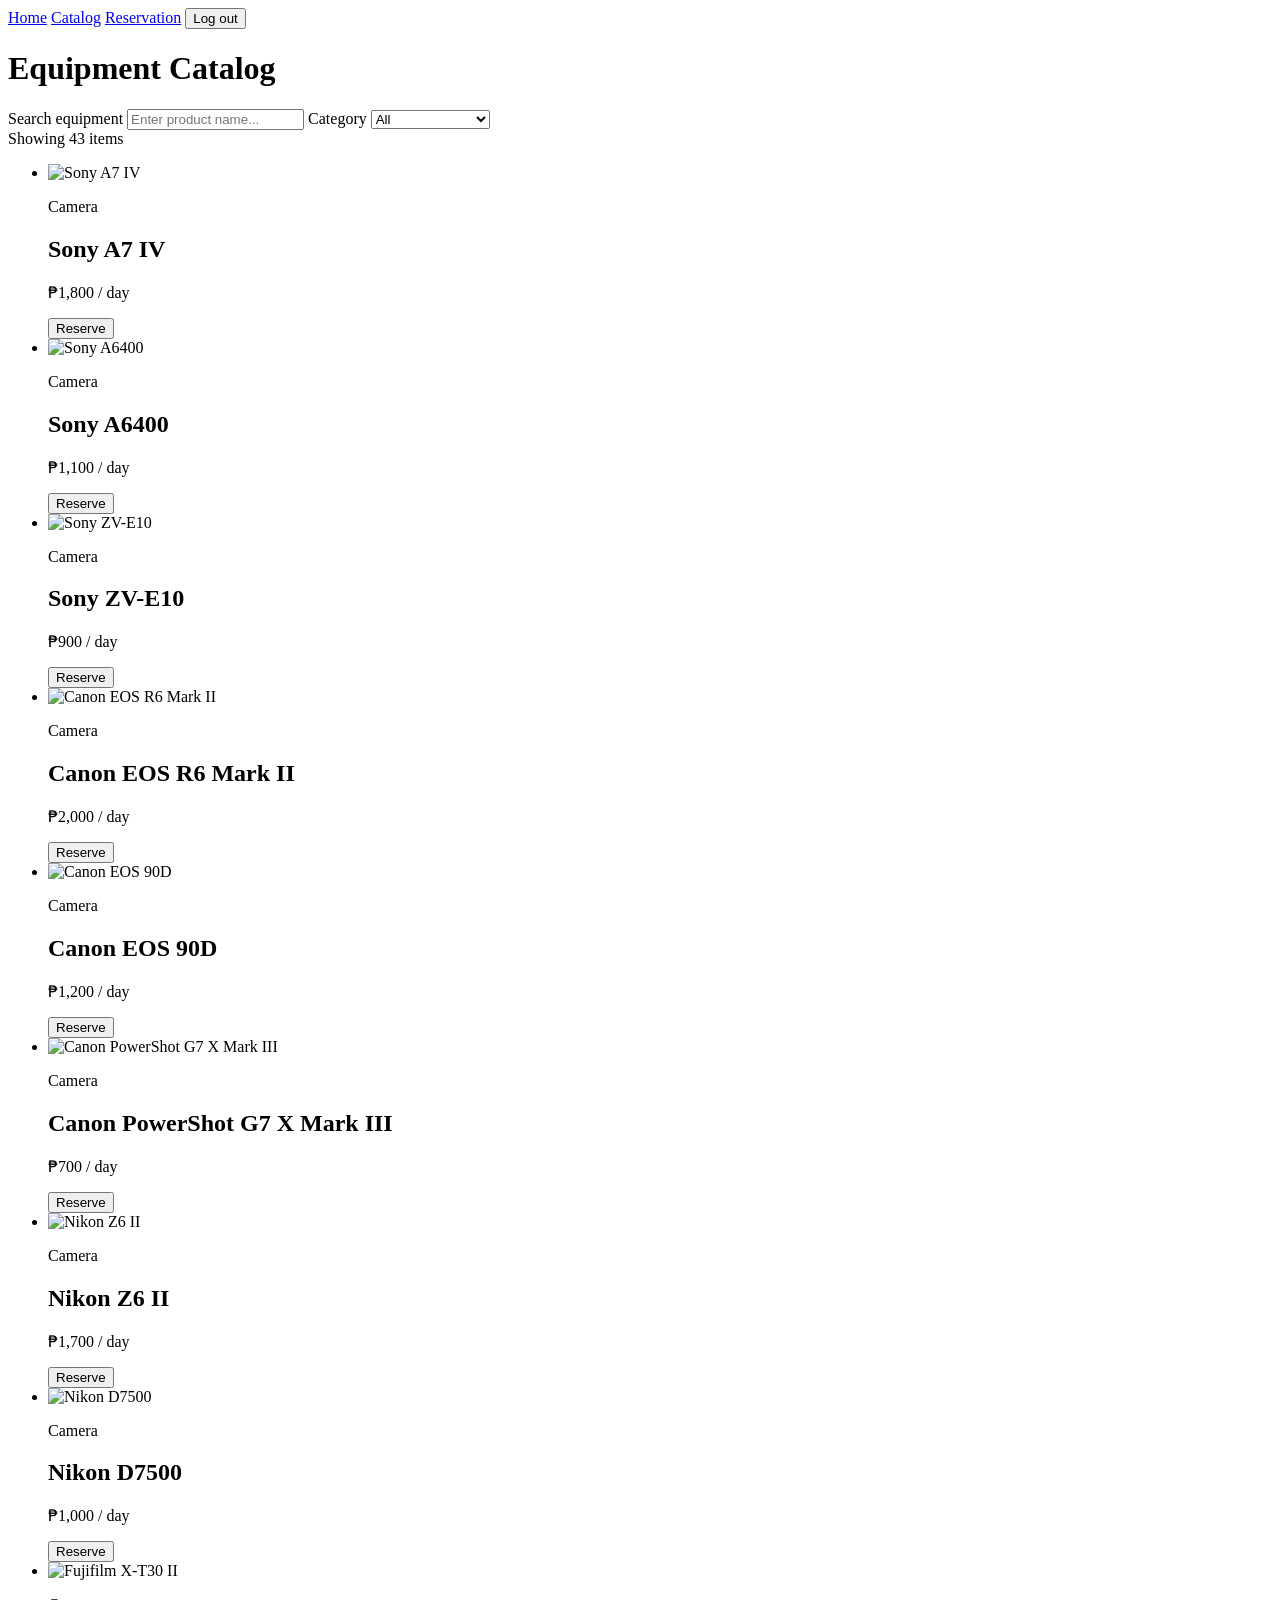
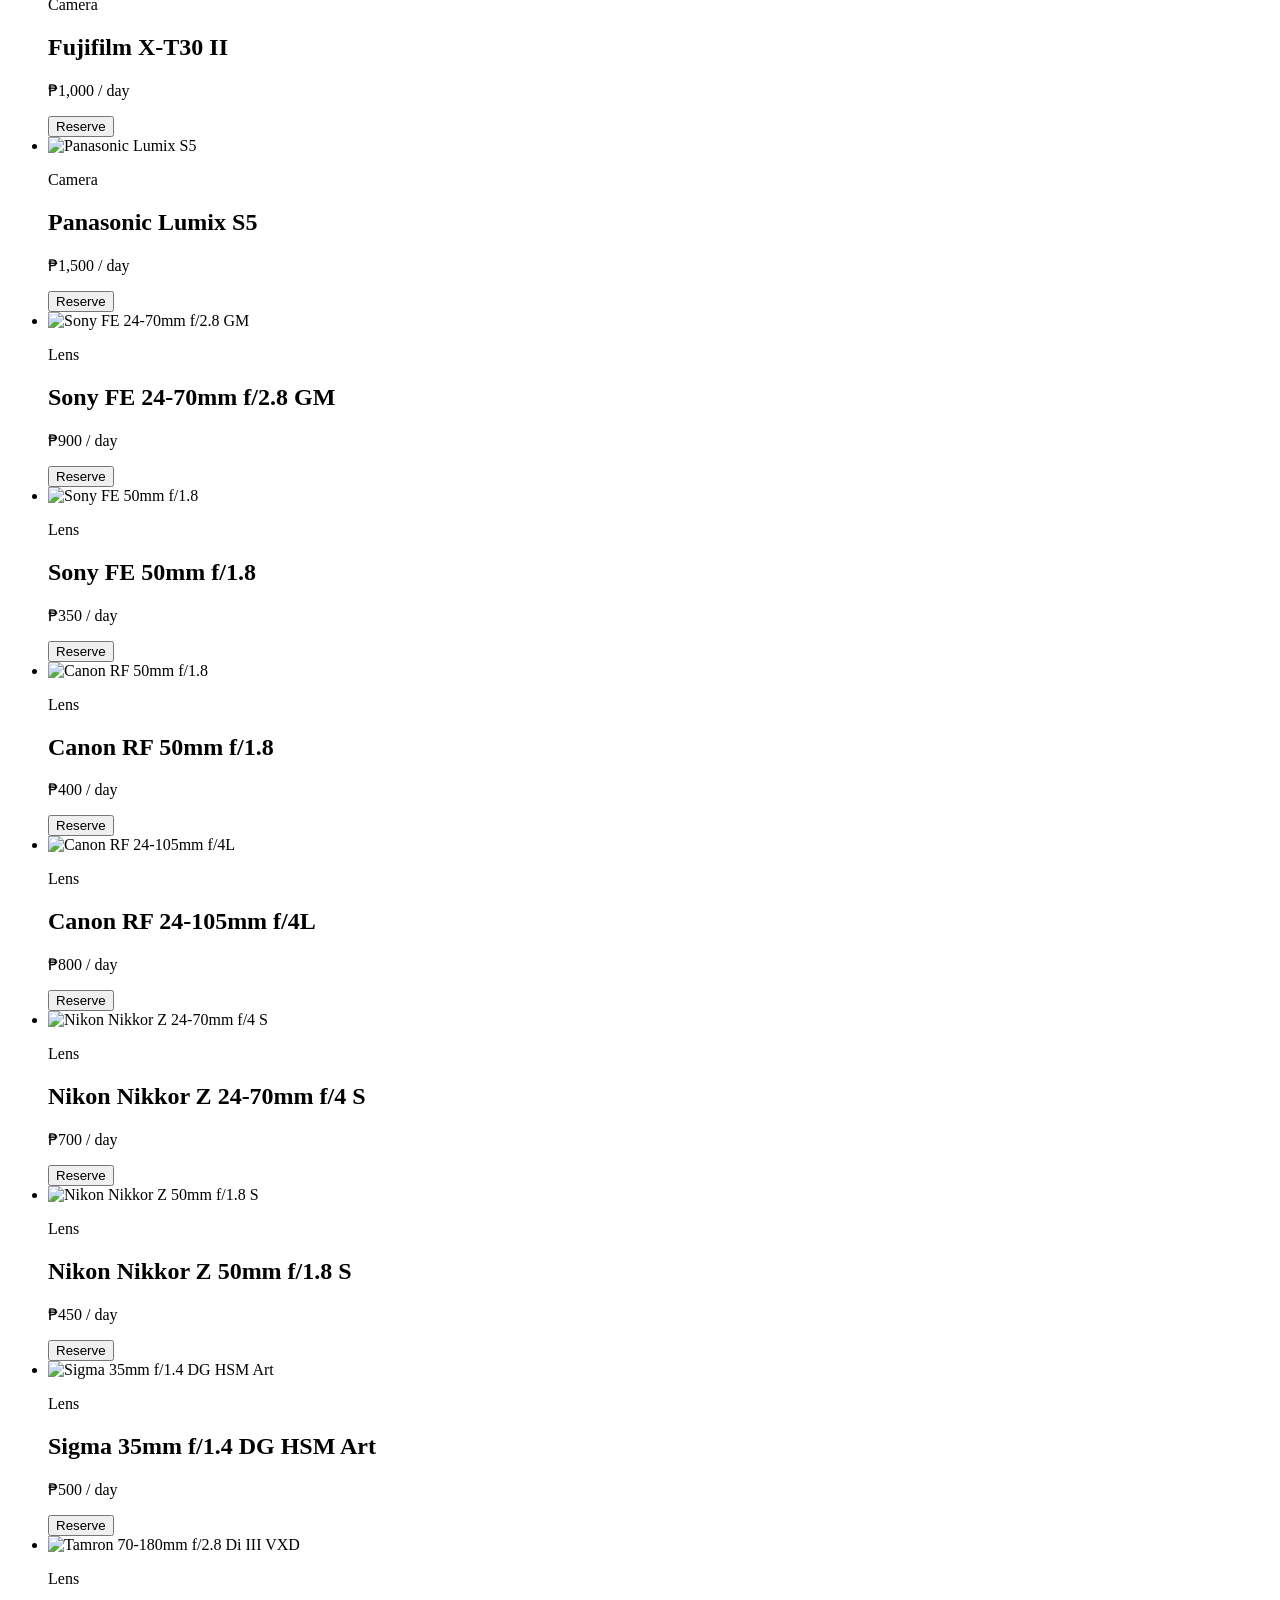
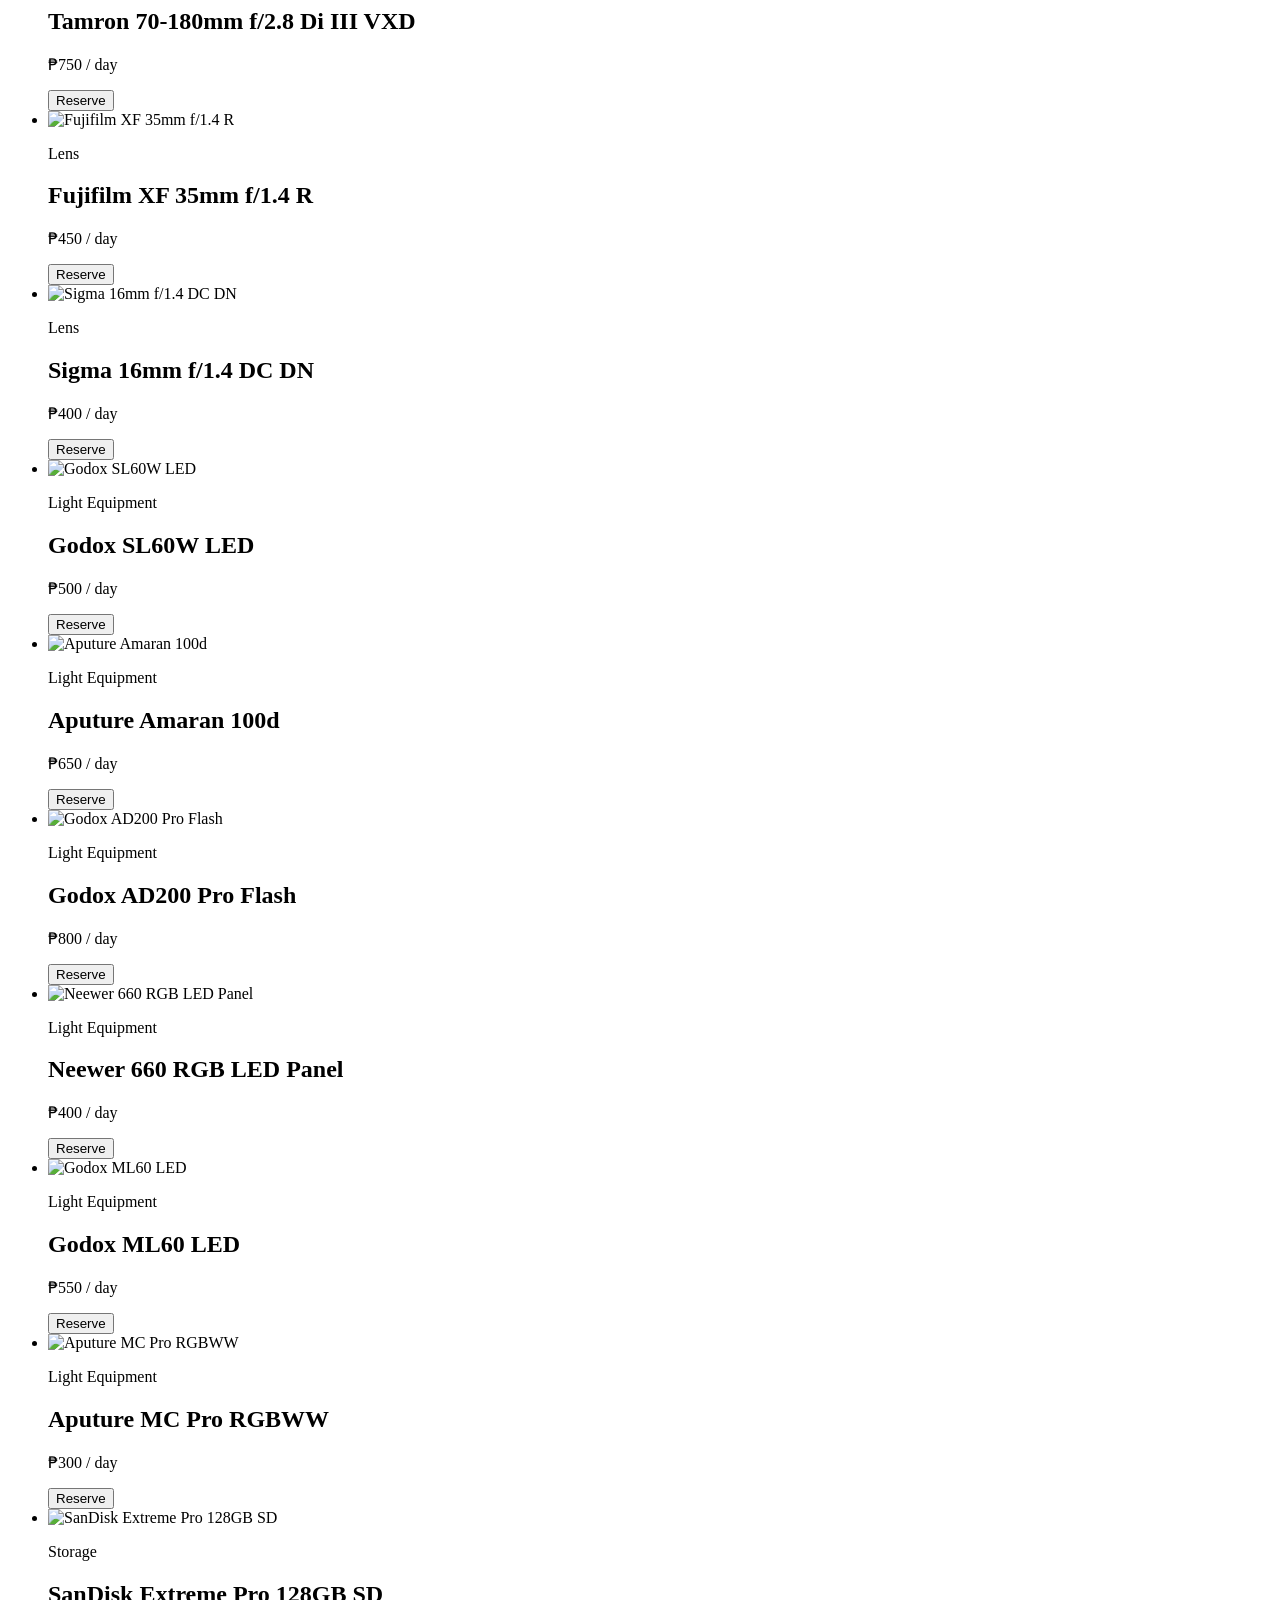
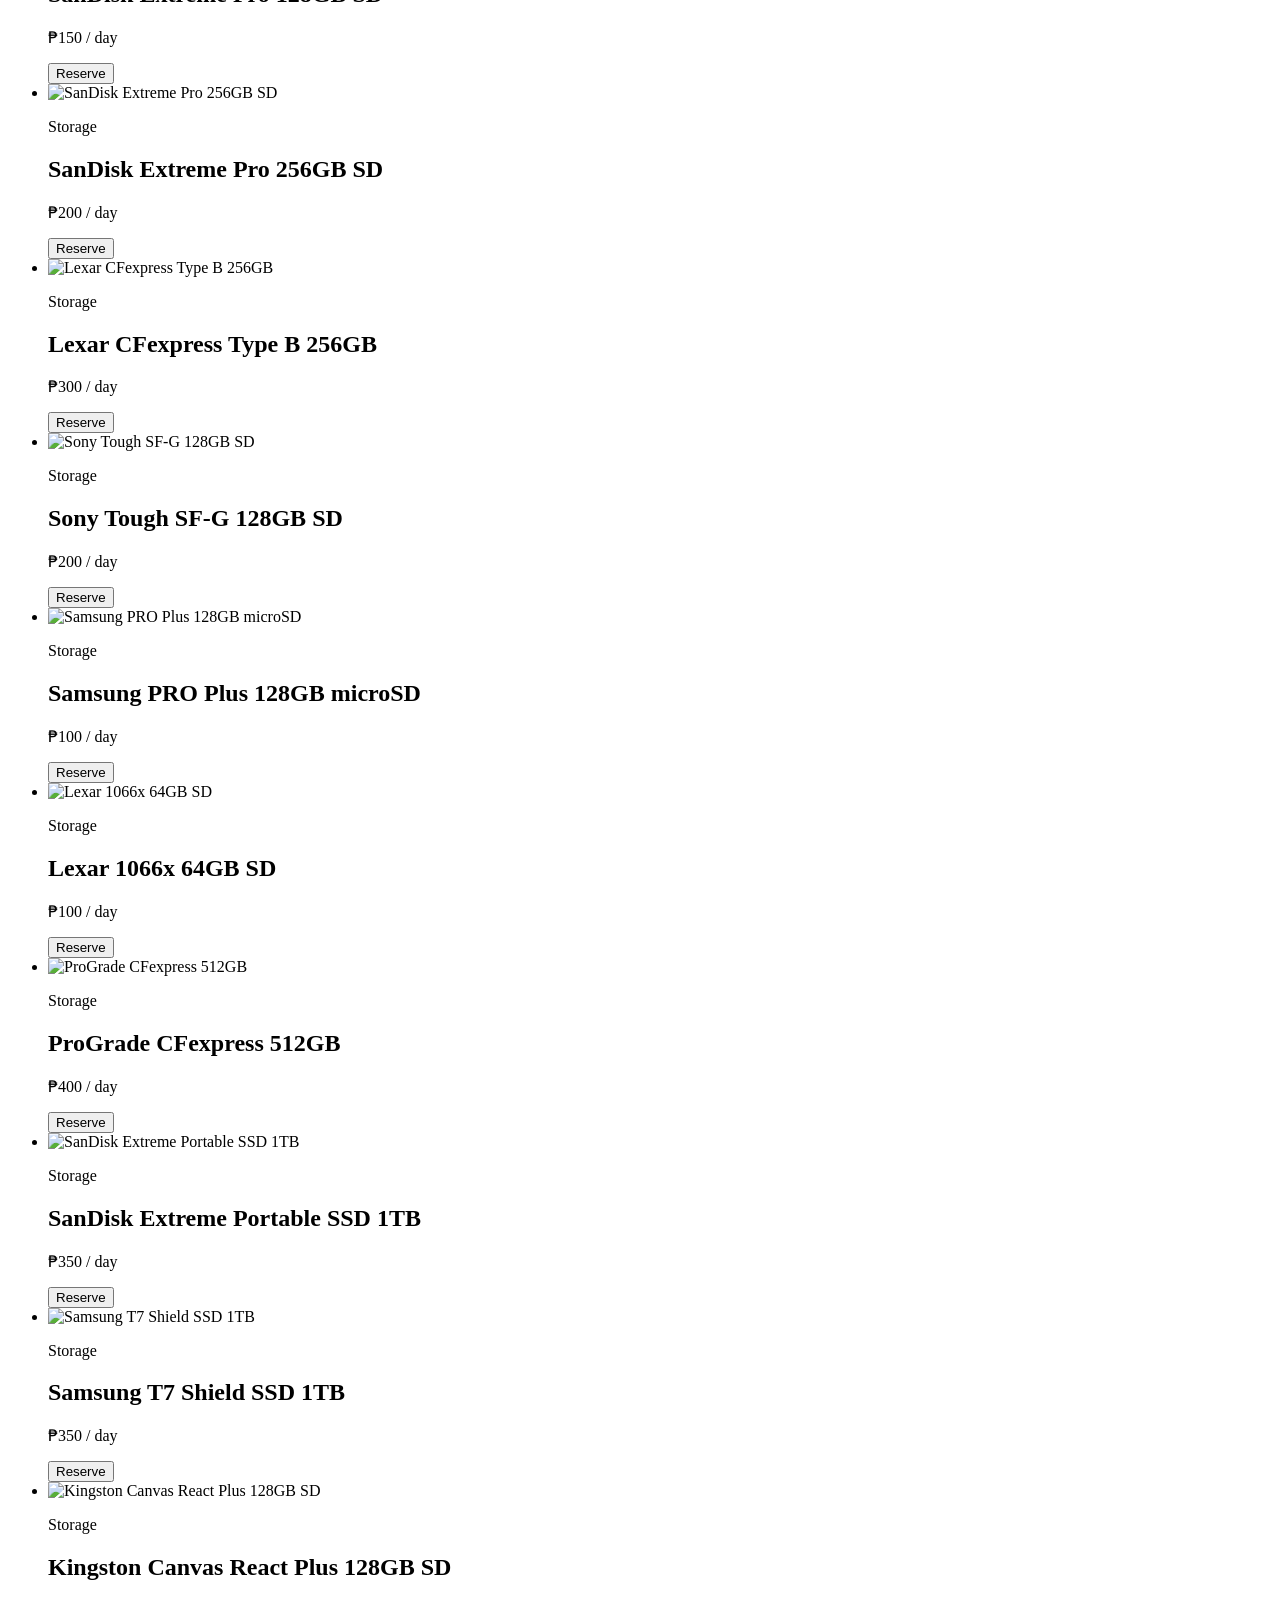
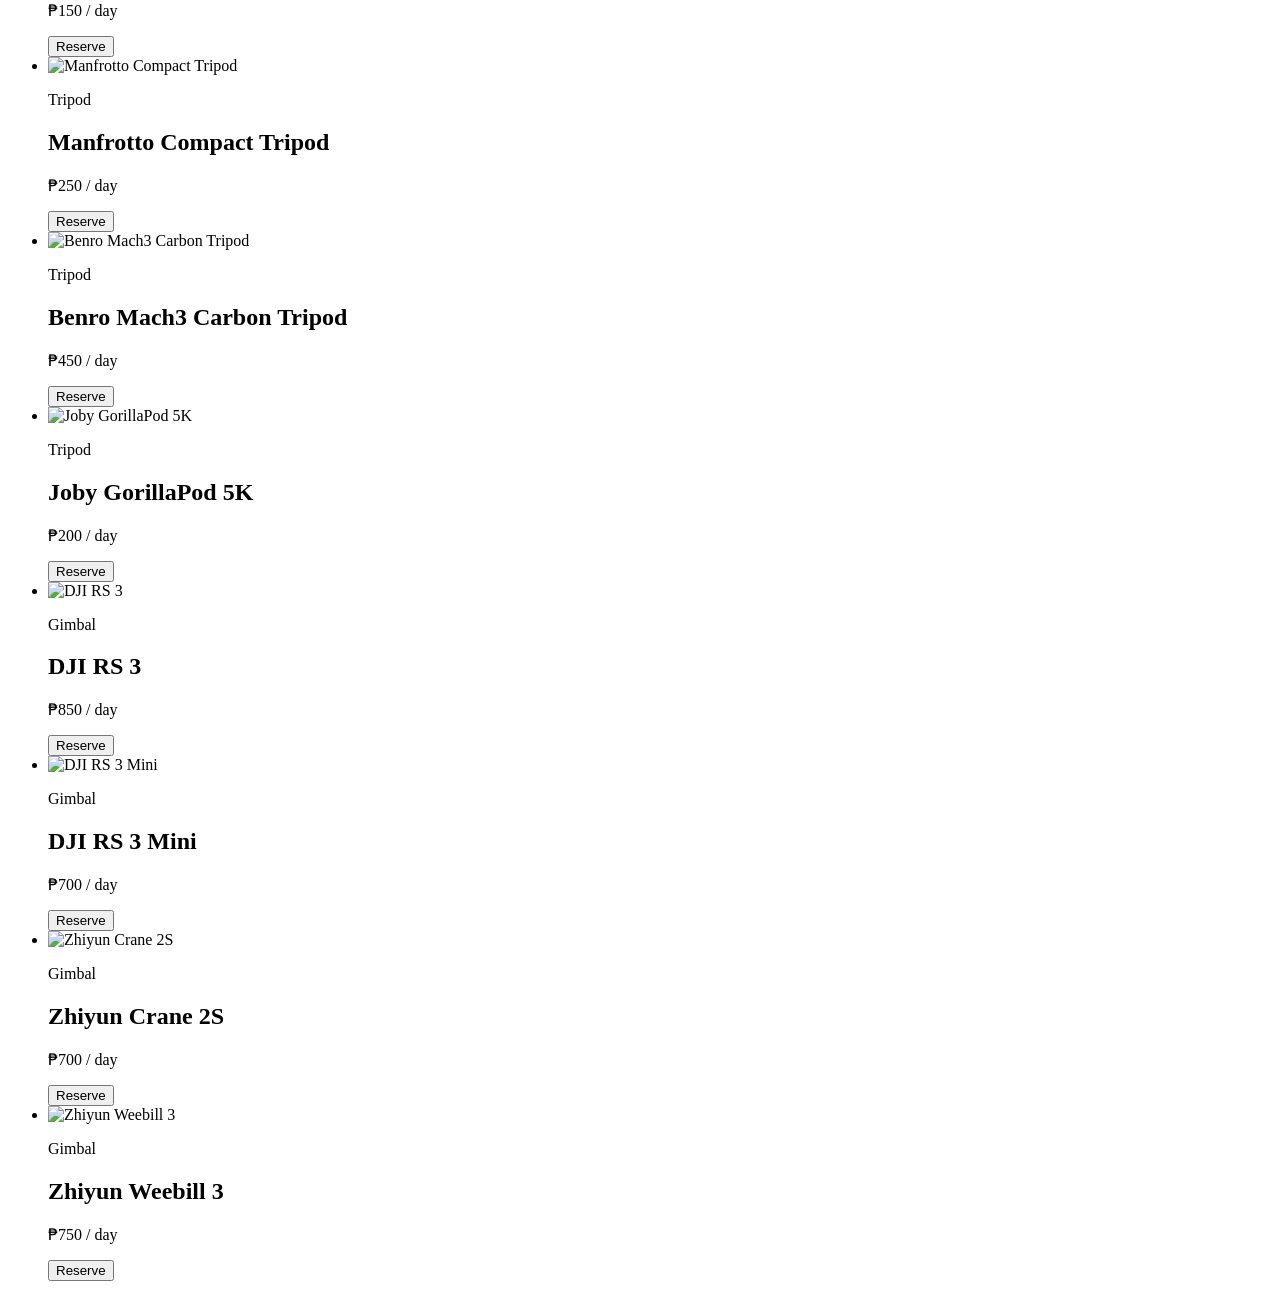
==== catalog/catalog.html @ cf7ce987 "add catalog structure and logic" ====
<!DOCTYPE html>
<html lang="en">
<head>
    <meta charset="UTF-8">
    <meta name="viewport" content="width=device-width, initial-scale=1.0">
    <title>Equipment Catalog</title>
    <link rel="stylesheet" href="../shared/global.css">
    <link rel="stylesheet" href="style.css">
</head>
<body>
    <header>
        <nav aria-label="Main">
            <a href="../index.html">Home</a>
            <a href="catalog.html" aria-current="page">Catalog</a>
            <a href="../reservation/reservation.html">Reservation</a>
            <button type="button" id="logout-btn" class="btn">Log out</button>
        </nav>
    </header>
    <main>
        <h1>Equipment Catalog</h1>
        <div id="controls" role="search">
            <label for="search-input">Search equipment</label>
            <input type="search" id="search-input" placeholder="Enter product name...">
            <label for="category-filter">Category</label>
            <select id="category-filter"></select>
        </div>
        <section id="results" aria-label="Equipment results">
            <span id="result-count" aria-live="polite"></span>
            <ul id="equipment-grid"></ul>
            <div id="empty-state" class="is-hidden" role="status"></div>
        </section>
        <dialog id="details-panel" aria-labelledby="details-title">
            <h2 id="details-title"></h2>
            <div id="details-content"></div>
        </dialog>
    </main>
    <script src="../shared/data.js"></script>
    <script src="script.js"></script>
</body>
</html>
---- catalog/style.css ----
.is-hidden {
    display: none;
}
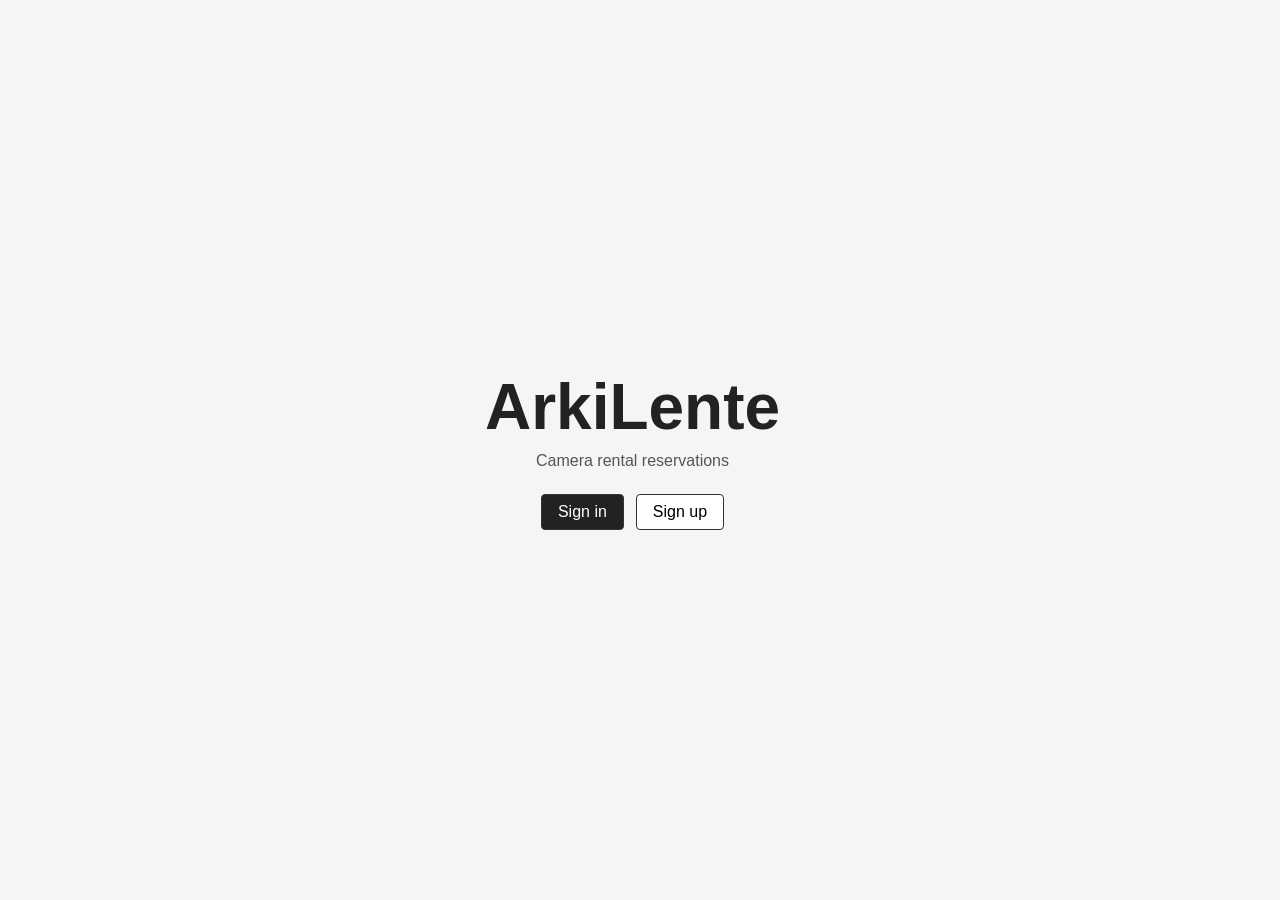
==== commit db4114e2: "add catalog simple css + calendar" ====
--- a/catalog/catalog.html
+++ b/catalog/catalog.html
@@ -27,7 +27,7 @@
         <section id="results" aria-label="Equipment results">
             <span id="result-count" aria-live="polite"></span>
             <ul id="equipment-grid"></ul>
-            <div id="empty-state" class="is-hidden" role="status"></div>
+            <div id="empty-state" class="hidden" role="status"></div>
         </section>
         <dialog id="details-panel" aria-labelledby="details-title">
             <h2 id="details-title"></h2>
--- a/shared/global.css
+++ b/shared/global.css
@@ -0,0 +1,123 @@
+* {
+  box-sizing: border-box;
+}
+
+html {
+    scrollbar-gutter: stable;
+}
+
+body {
+  margin: 0;
+  font-family: Arial, Helvetica, sans-serif;
+  color: #222;
+  background: #f5f5f5;
+}
+
+button {
+  padding: 8px 16px;
+  border: 1px solid #333;
+  background: #fff;
+  border-radius: 4px;
+  cursor: pointer;
+  font-size: 1rem;
+}
+
+button:hover {
+  background: #eee;
+}
+
+.btn-primary {
+  background: #222;
+  color: #fff;
+}
+
+.btn-primary:hover {
+  background: #444;
+}
+
+.btn-danger {
+  background: #b00020;
+  border-color: #b00020;
+  color: #fff;
+}
+
+.btn-danger:hover {
+  background: #8e001a;
+}
+
+label {
+  display: block;
+  margin-top: 12px;
+  font-weight: bold;
+}
+
+input {
+  display: block;
+  width: 100%;
+  padding: 8px;
+  margin-top: 4px;
+  font-size: 1rem;
+  border: 1px solid #999;
+  border-radius: 4px;
+}
+
+.errors {
+  margin: 4px 0 0;
+  color: #b00020;
+  font-size: 0.85rem;
+}
+
+.errors ul {
+  margin: 4px 0 0;
+  padding-left: 18px;
+}
+
+.hidden {
+  display: none !important;
+}
+
+/* ---------- Modals ---------- */
+.modal {
+  position: fixed;
+  inset: 0;
+  background: rgba(0, 0, 0, 0.5);
+  display: flex;
+  align-items: center;
+  justify-content: center;
+  z-index: 100;
+}
+
+.modal.top {
+  z-index: 200;
+}
+
+.modal-box {
+  position: relative;
+  width: 90%;
+  max-width: 400px;
+  max-height: 90vh;
+  overflow-y: auto;
+  padding: 24px;
+  background: #fff;
+  border-radius: 8px;
+}
+
+.modal-box h2 {
+  margin-top: 0;
+}
+
+.modal-x {
+  position: absolute;
+  top: 8px;
+  right: 8px;
+  padding: 2px 10px;
+  border: none;
+  font-size: 1.4rem;
+  line-height: 1.2;
+}
+
+.modal-actions {
+  display: flex;
+  gap: 8px;
+  margin-top: 20px;
+}
--- a/catalog/style.css
+++ b/catalog/style.css
@@ -1,3 +1,132 @@
-.is-hidden {
-    display: none;
+/* ===== Page layout ===== */
+main {
+    max-width: 1100px;
+    margin: 0 auto;
+    padding: 1rem;
+}
+
+header {
+    display: flex;
+    justify-content: space-between;
+    align-items: center;
+    gap: 1rem;
+    padding: 0.75rem 1rem;
+}
+
+nav {
+    display: flex;
+    gap: 1rem;
+}
+
+/* ===== Controls ===== */
+#controls {
+    display: flex;
+    flex-direction: column;
+    gap: 0.5rem;
+    margin-bottom: 1rem;
+}
+
+#controls input,
+#controls select {
+    width: 100%;
+    min-height: 44px;
+    padding: 0 0.75rem;
+}
+
+#result-count {
+    display: block;
+    margin-bottom: 0.75rem;
+}
+
+/* ===== Grid ===== */
+#equipment-grid {
+    list-style: none;
+    margin: 0;
+    padding: 0;
+    display: grid;
+    grid-template-columns: repeat(auto-fill, minmax(220px, 1fr));
+    gap: 1rem;
+}
+
+/* ===== Card ===== */
+.equipment-card {
+    display: flex;
+    -webkit-touch-callout: none;
+    user-select: none;
+}
+
+.equipment-card article {
+    display: flex;
+    flex-direction: column;
+    width: 100%;
+}
+
+.card-image {
+    display: block;
+    width: 100%;
+    aspect-ratio: 4 / 3;
+    object-fit: cover;
+}
+
+.card-body {
+    flex: 1;
+    padding: 0.75rem;
+}
+
+.card-title {
+    margin: 0.25rem 0;
+}
+
+.card-brand,
+.card-model {
+    display: block;
+}
+
+.card-actions {
+    display: flex;
+    padding: 0 0.75rem 0.75rem;
+}
+
+.card-reserve-btn {
+    width: 100%;
+    min-height: 44px;
+}
+
+/* ===== Empty state ===== */
+#empty-state {
+    text-align: center;
+    padding: 2rem 1rem;
+}
+
+/* ===== Details box (top of screen so a finger never covers it) ===== */
+#details-panel {
+    position: fixed;
+    margin: 0;
+    right: auto;
+    padding: 0.75rem;
+    z-index: 100;
+    pointer-events: none;
+}
+
+#details-panel[open] {
+    display: flex;
+    flex-direction: column;
+    justify-content: center;
+    overflow: hidden;
+}
+
+/* ===== Wider screens ===== */
+@media (min-width: 700px) {
+    #controls {
+        flex-direction: row;
+        align-items: center;
+    }
+
+    #controls input {
+        flex: 1;
+    }
+
+    #controls select {
+        width: auto;
+    }
 }
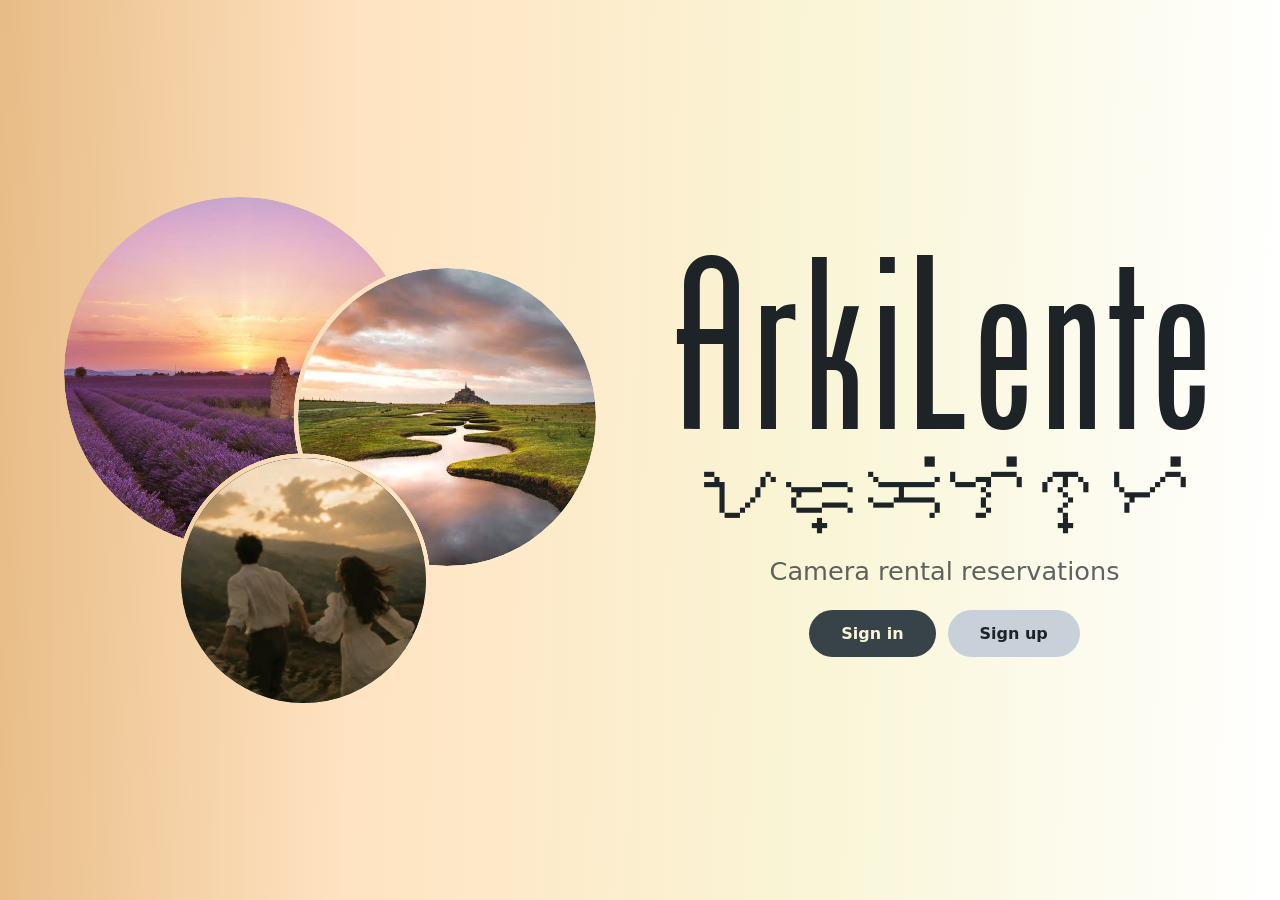
==== commit 9110bc62: "added catalog styling and specs to hover" ====
--- a/catalog/catalog.html
+++ b/catalog/catalog.html
@@ -10,14 +10,12 @@
 <body>
     <header>
         <nav aria-label="Main">
-            <a href="../index.html">Home</a>
-            <a href="catalog.html" aria-current="page">Catalog</a>
-            <a href="../reservation/reservation.html">Reservation</a>
+            <a href="../reservation/reservation.html">Reservations</a>
             <button type="button" id="logout-btn" class="btn">Log out</button>
         </nav>
     </header>
     <main>
-        <h1>Equipment Catalog</h1>
+        <h1><span class="eyebrow">Browse</span>Equipment Catalog</h1>
         <div id="controls" role="search">
             <label for="search-input">Search equipment</label>
             <input type="search" id="search-input" placeholder="Enter product name...">
@@ -35,6 +33,7 @@
         </dialog>
     </main>
     <script src="../shared/data.js"></script>
+    <script src="../shared/device-specs.js"></script>
     <script src="script.js"></script>
 </body>
 </html>
--- a/shared/global.css
+++ b/shared/global.css
@@ -2,10 +2,10 @@
   box-sizing: border-box;
 }
 
-html {
-    scrollbar-gutter: stable;
+html:has(.modal:not(.hidden)) {
+  scrollbar-gutter: auto;
+  overflow: hidden; 
 }
-
 body {
   margin: 0;
   font-family: Arial, Helvetica, sans-serif;
@@ -80,7 +80,10 @@
 .modal {
   position: fixed;
   inset: 0;
-  background: rgba(0, 0, 0, 0.5);
+  background: rgba(249, 246, 215, 0.65);
+  box-shadow: 0 4px 30px rgba(0, 0, 0, 0.1);
+  backdrop-filter: blur(10.2px);
+  -webkit-backdrop-filter: blur(10.2px);
   display: flex;
   align-items: center;
   justify-content: center;
@@ -98,7 +101,7 @@
   max-height: 90vh;
   overflow-y: auto;
   padding: 24px;
-  background: #fff;
+  background: #fffef6;
   border-radius: 8px;
 }
 
--- a/catalog/style.css
+++ b/catalog/style.css
@@ -1,41 +1,189 @@
+@font-face {
+    font-family: "Phenix American";
+    src: local("Phenix American"), url("../shared/fonts/PhenixAmerican.ttf") format("truetype");
+    font-display: swap;
+}
+
+:root {
+    --cream: #f9f6d7;
+    --sand: #e8bc86;
+    --ink: #1d2327;
+    --navy-900: #0d1b2a;
+    --navy-800: #1b263b;
+    --steel: #415a77;
+    --tan: #d4c4a8;
+    --ivory: #f4f1de;
+}
+
+html {
+    scrollbar-gutter: stable;
+}
+
+body {
+    min-height: 100vh;
+    background: linear-gradient(271deg, #fff 0%, var(--cream) 35%, #ffe3c2 72%, var(--sand) 100%);
+    color: var(--ink);
+    font-family: "Segoe UI", system-ui, sans-serif;
+}
+
 /* ===== Page layout ===== */
 main {
-    max-width: 1100px;
+    max-width: 1280px;
     margin: 0 auto;
-    padding: 1rem;
+    padding: clamp(8px, 2vh, 20px) clamp(16px, 3vw, 44px) 48px;
 }
 
 header {
     display: flex;
-    justify-content: space-between;
+    justify-content: flex-end;
+    padding: clamp(12px, 2vh, 20px) clamp(16px, 3vw, 44px) 0;
+}
+
+nav {
+    display: flex;
+    gap: 8px;
+}
+
+nav a,
+nav .btn {
+    display: inline-flex;
     align-items: center;
-    gap: 1rem;
-    padding: 0.75rem 1rem;
-}
-
-nav {
-    display: flex;
-    gap: 1rem;
+    min-height: 40px;
+    padding: 0 18px;
+    border: 1px solid rgba(65, 90, 119, 0.35);
+    border-radius: 999px;
+    background: transparent;
+    color: var(--ink);
+    font: inherit;
+    font-size: 0.85rem;
+    font-weight: 700;
+    text-decoration: none;
+    transition: background 0.15s ease, color 0.15s ease;
+}
+
+nav a:hover,
+nav .btn:hover {
+    background: rgba(65, 90, 119, 0.12);
+}
+
+nav a[aria-current="page"] {
+    border-color: transparent;
+    background: var(--navy-800);
+    color: var(--ivory);
+}
+
+nav a[aria-current="page"]:hover {
+    background: var(--steel);
+}
+
+nav a:focus-visible,
+nav .btn:focus-visible,
+.card-reserve-btn:focus-visible {
+    outline: 3px solid var(--sand);
+    outline-offset: 2px;
+}
+
+main h1 {
+    margin: clamp(8px, 2vh, 20px) 0 clamp(12px, 2vh, 20px);
+    font-family: "Phenix American", "Bebas Neue", Impact, "Arial Narrow", sans-serif;
+    font-weight: 500;
+    font-size: clamp(2.6rem, 6vw, 4.2rem);
+    line-height: 0.95;
+}
+
+main h1 .eyebrow {
+    display: block;
+    margin-bottom: 4px;
+    font-family: "Segoe UI", system-ui, sans-serif;
+    font-size: 0.72rem;
+    font-weight: 700;
+    letter-spacing: 0.16em;
+    text-transform: uppercase;
+    color: var(--steel);
 }
 
 /* ===== Controls ===== */
 #controls {
     display: flex;
     flex-direction: column;
-    gap: 0.5rem;
-    margin-bottom: 1rem;
+    gap: 4px;
+    margin-bottom: 16px;
+    padding: clamp(16px, 2.5vw, 24px);
+    border-radius: 28px;
+    background:
+        radial-gradient(120% 60% at 100% 0%, rgba(65, 90, 119, 0.45), transparent 60%),
+        linear-gradient(180deg, var(--navy-800) 0%, var(--navy-900) 100%);
+    color: var(--ivory);
+    box-shadow: 0 18px 50px rgba(13, 27, 42, 0.28);
+}
+
+#controls label {
+    margin: 0 0 0 14px;
+    font-size: 0.7rem;
+    font-weight: 700;
+    letter-spacing: 0.1em;
+    text-transform: uppercase;
+    color: #fff;
+}
+
+#controls label[for="category-filter"] {
+    margin-top: 8px;
 }
 
 #controls input,
 #controls select {
+    display: block;
     width: 100%;
-    min-height: 44px;
-    padding: 0 0.75rem;
+    height: 44px;
+    margin: 0;
+    padding: 0 14px;
+    border: 1px solid rgba(244, 241, 222, 0.16);
+    border-radius: 999px;
+    background: rgba(244, 241, 222, 0.07);
+    color: var(--ivory);
+    font: inherit;
+    font-size: 0.92rem;
+    color-scheme: dark;
+    -webkit-appearance: none;
+    appearance: none;
+    transition: border-color 0.15s ease, background 0.15s ease;
+}
+
+#controls select {
+    -webkit-appearance: menulist;
+    appearance: auto;
+}
+
+#controls input::placeholder {
+    color: rgba(244, 241, 222, 0.38);
+}
+
+#controls input:hover,
+#controls select:hover {
+    border-color: rgba(244, 241, 222, 0.32);
+}
+
+#controls input:focus,
+#controls select:focus {
+    outline: none;
+    border-color: var(--sand);
+    background: rgba(244, 241, 222, 0.12);
+    box-shadow: 0 0 0 3px rgba(232, 188, 134, 0.22);
+}
+
+#controls select option {
+    background: var(--navy-800);
+    color: var(--ivory);
 }
 
 #result-count {
     display: block;
-    margin-bottom: 0.75rem;
+    margin: 0 0 12px 4px;
+    font-size: 0.72rem;
+    font-weight: 700;
+    letter-spacing: 0.14em;
+    text-transform: uppercase;
+    color: var(--steel);
 }
 
 /* ===== Grid ===== */
@@ -44,8 +192,8 @@
     margin: 0;
     padding: 0;
     display: grid;
-    grid-template-columns: repeat(auto-fill, minmax(220px, 1fr));
-    gap: 1rem;
+    grid-template-columns: repeat(2, minmax(0, 1fr));
+    gap: 12px;
 }
 
 /* ===== Card ===== */
@@ -59,22 +207,49 @@
     display: flex;
     flex-direction: column;
     width: 100%;
+}
+
+.equipment-card article {
+    overflow: hidden;
+    border-radius: 18px;
+    background: rgba(255, 255, 255, 0.6);
+    border: 1px solid rgba(65, 90, 119, 0.14);
+    transition: background 0.15s ease, box-shadow 0.15s ease;
+}
+
+.equipment-card article:hover {
+    background: rgba(255, 255, 255, 0.95);
+    box-shadow: 0 10px 22px rgba(13, 27, 42, 0.16);
 }
 
 .card-image {
     display: block;
     width: 100%;
     aspect-ratio: 4 / 3;
-    object-fit: cover;
+    object-fit: contain;
+    padding: 10px;
+    background: #fff;
 }
 
 .card-body {
     flex: 1;
-    padding: 0.75rem;
+    padding: 12px 14px 4px;
+}
+
+.card-category {
+    margin: 0;
+    font-size: 0.68rem;
+    font-weight: 700;
+    letter-spacing: 0.14em;
+    text-transform: uppercase;
+    color: var(--steel);
 }
 
 .card-title {
-    margin: 0.25rem 0;
+    margin: 4px 0 6px;
+    font-size: 1rem;
+    font-weight: 500;
+    line-height: 1;
 }
 
 .card-brand,
@@ -82,20 +257,54 @@
     display: block;
 }
 
+.card-brand {
+    font-size: 0.8rem;
+    font-weight: 600;
+    color: rgba(29, 35, 39, 0.7);
+}
+
+.card-model {
+    font-family: "Phenix American", "Bebas Neue", Impact, "Arial Narrow", sans-serif;
+    font-size: clamp(1.4rem, 4.6vw, 1.8rem);
+    line-height: 1;
+}
+
+.card-price {
+    margin: 0;
+    font-size: 0.95rem;
+    font-weight: 700;
+}
+
 .card-actions {
     display: flex;
-    padding: 0 0.75rem 0.75rem;
+    padding: 8px 14px 14px;
 }
 
 .card-reserve-btn {
     width: 100%;
     min-height: 44px;
+    border: 0;
+    border-radius: 999px;
+    background: var(--navy-800);
+    color: var(--ivory);
+    font-size: 0.9rem;
+    font-weight: 700;
+    letter-spacing: 0.02em;
+    transition: background 0.15s ease;
+}
+
+.card-reserve-btn:hover {
+    background: var(--steel);
 }
 
 /* ===== Empty state ===== */
 #empty-state {
+    padding: 2rem 1rem;
     text-align: center;
-    padding: 2rem 1rem;
+    border: 2px dashed rgba(65, 90, 119, 0.35);
+    border-radius: 18px;
+    background: rgba(255, 255, 255, 0.4);
+    color: rgba(29, 35, 39, 0.7);
 }
 
 /* ===== Details box (top of screen so a finger never covers it) ===== */
@@ -103,9 +312,57 @@
     position: fixed;
     margin: 0;
     right: auto;
-    padding: 0.75rem;
+    padding: 14px;
     z-index: 100;
     pointer-events: none;
+    border: 0;
+    border-radius: 18px 18px 0 0;
+    background: linear-gradient(180deg, var(--navy-800), var(--navy-900));
+    color: var(--ivory);
+}
+
+#details-title {
+    margin: 0 0 8px;
+    font-family: "Phenix American", "Bebas Neue", Impact, "Arial Narrow", sans-serif;
+    font-weight: 500;
+    font-size: 1.5rem;
+    line-height: 1;
+    color: var(--ivory);
+}
+
+#details-content p {
+    display: flex;
+    justify-content: space-between;
+    gap: 12px;
+    margin: 0;
+    padding: 7px 0;
+    border-bottom: 1px solid rgba(244, 241, 222, 0.1);
+    font-size: 0.85rem;
+    color: rgba(244, 241, 222, 0.85);
+}
+
+#details-content strong {
+    align-self: center;
+    font-size: 0.68rem;
+    letter-spacing: 0.1em;
+    text-transform: uppercase;
+    color: var(--tan);
+}
+
+#details-content span {
+    text-align: right;
+}
+
+@media (max-width: 699px) {
+    #details-content p {
+        padding: 5px 0;
+        font-size: 0.8rem;
+    }
+
+    /* panel is only as tall as the card: show Category, Price + 2 specs on phones */
+    #details-content p:nth-child(n+5) {
+        display: none;
+    }
 }
 
 #details-panel[open] {
@@ -118,15 +375,35 @@
 /* ===== Wider screens ===== */
 @media (min-width: 700px) {
     #controls {
-        flex-direction: row;
-        align-items: center;
-    }
-
-    #controls input {
-        flex: 1;
-    }
-
-    #controls select {
-        width: auto;
+        display: grid;
+        grid-template-columns: 1fr 240px;
+        column-gap: 12px;
+        row-gap: 4px;
+    }
+
+    #controls label[for="search-input"],
+    #controls label[for="category-filter"] {
+        grid-row: 1;
+        margin-top: 0;
+    }
+
+    #search-input,
+    #category-filter {
+        grid-row: 2;
+    }
+
+    #controls label[for="search-input"],
+    #search-input {
+        grid-column: 1;
+    }
+
+    #controls label[for="category-filter"],
+    #category-filter {
+        grid-column: 2;
+    }
+
+    #equipment-grid {
+        grid-template-columns: repeat(auto-fill, minmax(230px, 1fr));
+        gap: 18px;
     }
 }
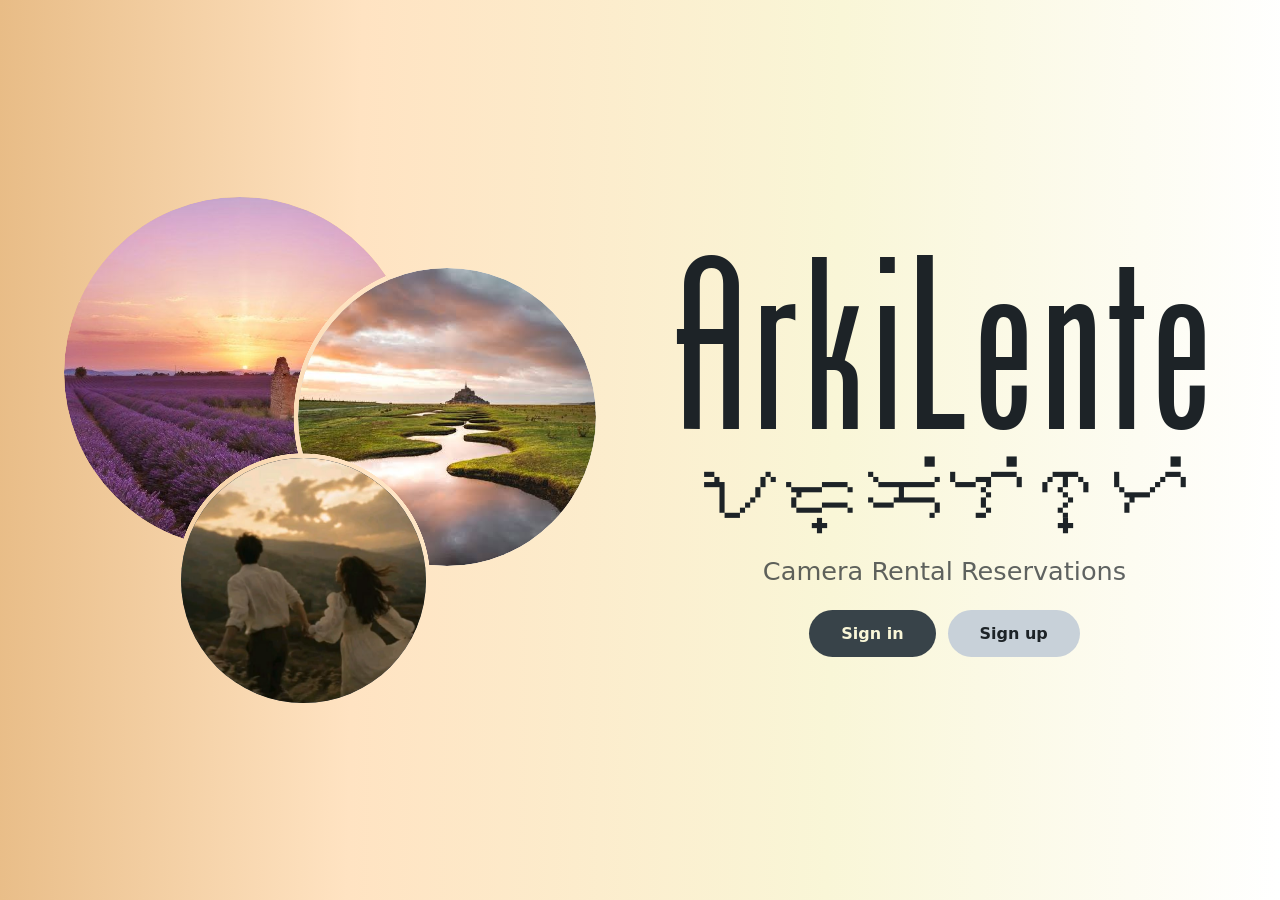
==== commit 1bffa34d: "added back nav item in catalog page" ====
--- a/catalog/catalog.html
+++ b/catalog/catalog.html
@@ -10,7 +10,8 @@
 <body>
     <header>
         <nav aria-label="Main">
-            <a href="../reservation/reservation.html">Reservations</a>
+            <a href="./catalog.html" aria-current="page">Catalog</a>
+            <a href="../my-reservations/my-reservations.html">My Reservations</a>
             <button type="button" id="logout-btn" class="btn">Log out</button>
         </nav>
     </header>
